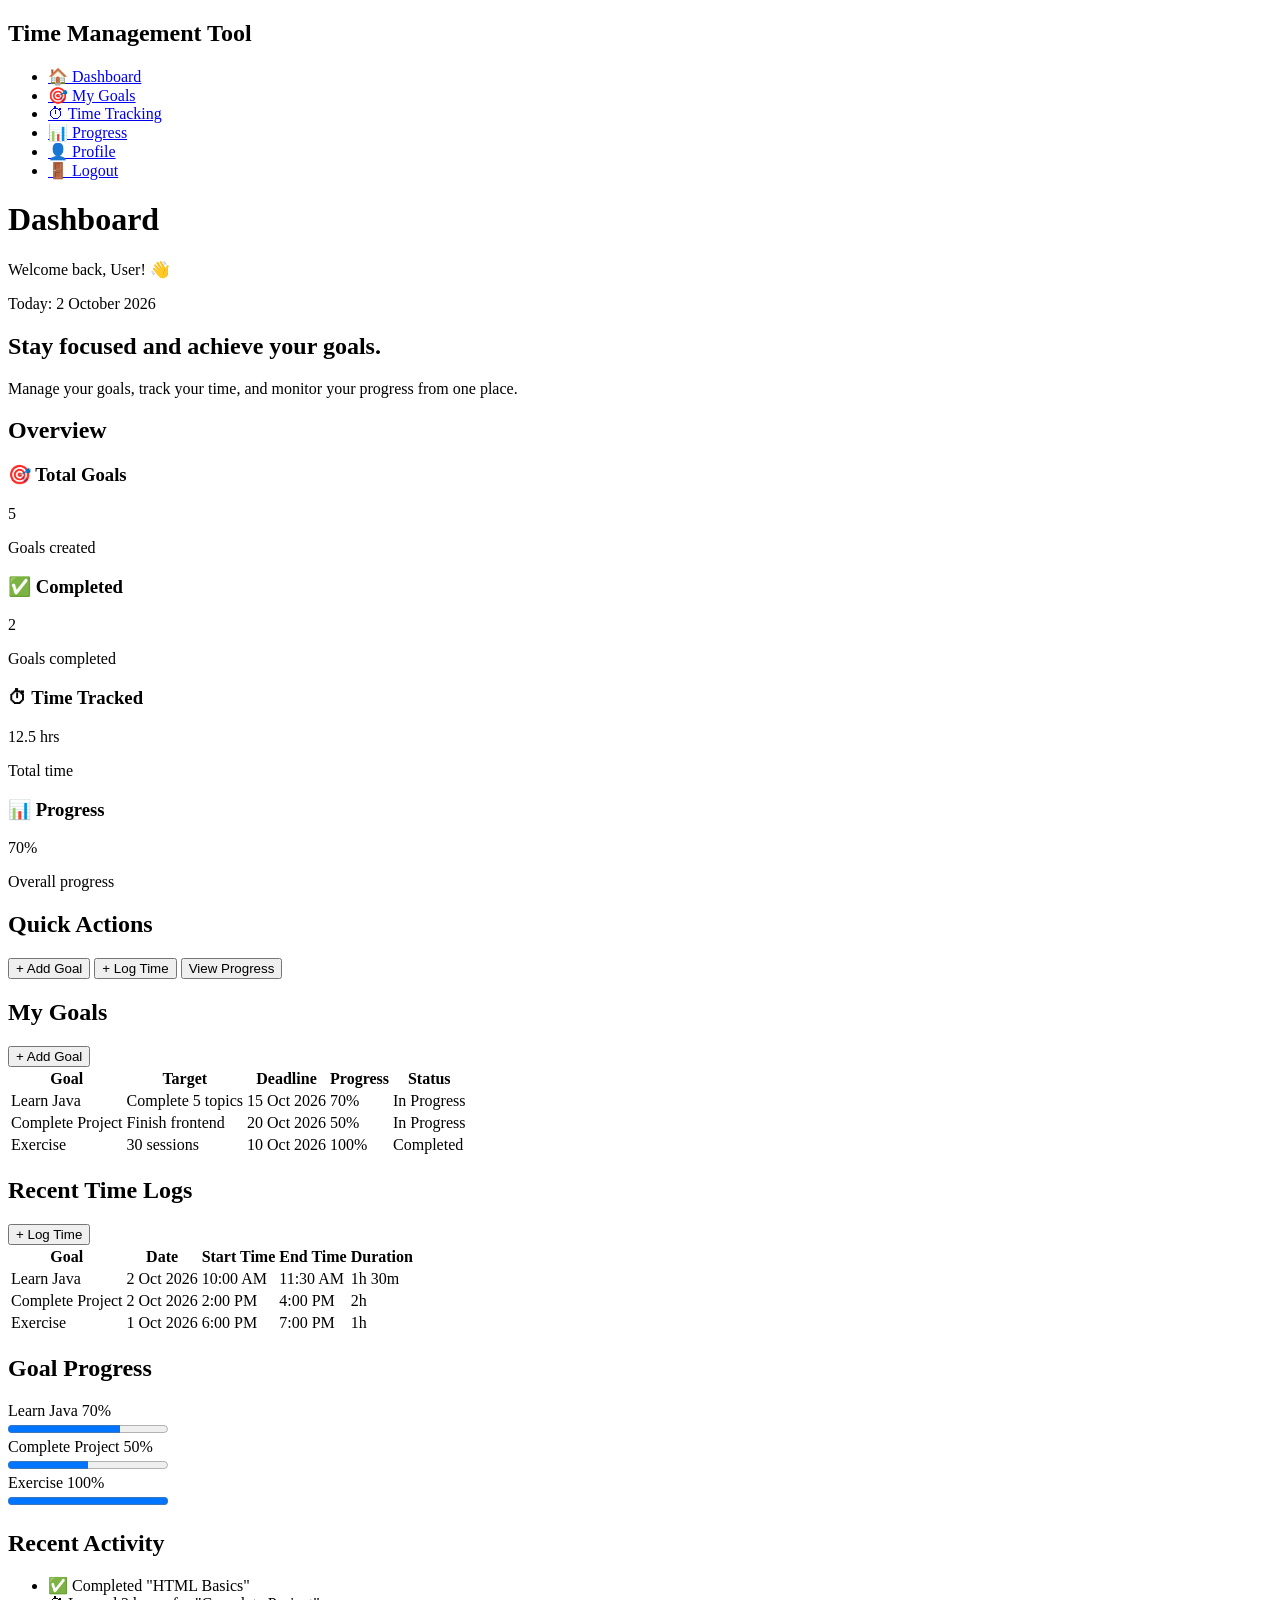
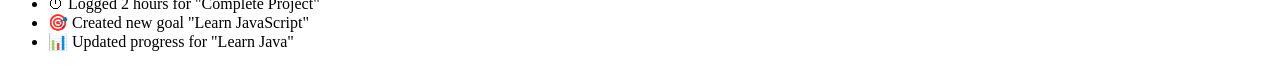
==== frontend/html/dashboard.html @ f6e6cbf6 "Added complete project structure" ====
<!DOCTYPE html>
<html lang="en">

<head>
    <meta charset="UTF-8">
    <meta name="viewport" content="width=device-width, initial-scale=1.0">

    <title>Dashboard | Time Management Tool</title>

    <link rel="stylesheet" href="dashboard.css">
</head>

<body>

    <!-- ===================================== -->
    <!-- MAIN DASHBOARD CONTAINER -->
    <!-- ===================================== -->

    <div class="dashboard-container">


        <!-- ===================================== -->
        <!-- SIDEBAR -->
        <!-- ===================================== -->

        <aside class="sidebar">

            <h2>Time Management Tool</h2>

            <nav>

                <ul>

                    <li>
                        <a href="dashboard.html">
                            🏠 Dashboard
                        </a>
                    </li>

                    <li>
                        <a href="goals.html">
                            🎯 My Goals
                        </a>
                    </li>

                    <li>
                        <a href="time-tracking.html">
                            ⏱ Time Tracking
                        </a>
                    </li>

                    <li>
                        <a href="progress.html">
                            📊 Progress
                        </a>
                    </li>

                    <li>
                        <a href="profile.html">
                            👤 Profile
                        </a>
                    </li>

                    <li>
                        <a href="login.html">
                            🚪 Logout
                        </a>
                    </li>

                </ul>

            </nav>

        </aside>


        <!-- ===================================== -->
        <!-- MAIN CONTENT -->
        <!-- ===================================== -->

        <main class="main-content">


            <!-- HEADER -->

            <header class="dashboard-header">

                <div>

                    <h1>Dashboard</h1>

                    <p>
                        Welcome back, User! 👋
                    </p>

                </div>

                <div>

                    <p>
                        Today: 2 October 2026
                    </p>

                </div>

            </header>


            <!-- ===================================== -->
            <!-- WELCOME MESSAGE -->
            <!-- ===================================== -->

            <section class="welcome-section">

                <h2>
                    Stay focused and achieve your goals.
                </h2>

                <p>
                    Manage your goals, track your time, and monitor
                    your progress from one place.
                </p>

            </section>


            <!-- ===================================== -->
            <!-- SUMMARY CARDS -->
            <!-- ===================================== -->

            <section class="summary-section">

                <h2>Overview</h2>

                <div class="summary-cards">


                    <!-- Total Goals -->

                    <div class="summary-card">

                        <h3>🎯 Total Goals</h3>

                        <p>5</p>

                        <span>
                            Goals created
                        </span>

                    </div>


                    <!-- Completed Goals -->

                    <div class="summary-card">

                        <h3>✅ Completed</h3>

                        <p>2</p>

                        <span>
                            Goals completed
                        </span>

                    </div>


                    <!-- Time Tracked -->

                    <div class="summary-card">

                        <h3>⏱ Time Tracked</h3>

                        <p>12.5 hrs</p>

                        <span>
                            Total time
                        </span>

                    </div>


                    <!-- Overall Progress -->

                    <div class="summary-card">

                        <h3>📊 Progress</h3>

                        <p>70%</p>

                        <span>
                            Overall progress
                        </span>

                    </div>

                </div>

            </section>


            <!-- ===================================== -->
            <!-- QUICK ACTIONS -->
            <!-- ===================================== -->

            <section class="quick-actions">

                <h2>Quick Actions</h2>

                <button>
                    + Add Goal
                </button>

                <button>
                    + Log Time
                </button>

                <button>
                    View Progress
                </button>

            </section>


            <!-- ===================================== -->
            <!-- MY GOALS -->
            <!-- ===================================== -->

            <section class="goals-section">

                <div class="section-header">

                    <h2>My Goals</h2>

                    <button>
                        + Add Goal
                    </button>

                </div>


                <table>

                    <thead>

                        <tr>

                            <th>Goal</th>

                            <th>Target</th>

                            <th>Deadline</th>

                            <th>Progress</th>

                            <th>Status</th>

                        </tr>

                    </thead>


                    <tbody>

                        <tr>

                            <td>Learn Java</td>

                            <td>Complete 5 topics</td>

                            <td>15 Oct 2026</td>

                            <td>70%</td>

                            <td>In Progress</td>

                        </tr>


                        <tr>

                            <td>Complete Project</td>

                            <td>Finish frontend</td>

                            <td>20 Oct 2026</td>

                            <td>50%</td>

                            <td>In Progress</td>

                        </tr>


                        <tr>

                            <td>Exercise</td>

                            <td>30 sessions</td>

                            <td>10 Oct 2026</td>

                            <td>100%</td>

                            <td>Completed</td>

                        </tr>

                    </tbody>

                </table>

            </section>


            <!-- ===================================== -->
            <!-- TIME TRACKING -->
            <!-- ===================================== -->

            <section class="time-section">

                <div class="section-header">

                    <h2>Recent Time Logs</h2>

                    <button>
                        + Log Time
                    </button>

                </div>


                <table>

                    <thead>

                        <tr>

                            <th>Goal</th>

                            <th>Date</th>

                            <th>Start Time</th>

                            <th>End Time</th>

                            <th>Duration</th>

                        </tr>

                    </thead>


                    <tbody>

                        <tr>

                            <td>Learn Java</td>

                            <td>2 Oct 2026</td>

                            <td>10:00 AM</td>

                            <td>11:30 AM</td>

                            <td>1h 30m</td>

                        </tr>


                        <tr>

                            <td>Complete Project</td>

                            <td>2 Oct 2026</td>

                            <td>2:00 PM</td>

                            <td>4:00 PM</td>

                            <td>2h</td>

                        </tr>


                        <tr>

                            <td>Exercise</td>

                            <td>1 Oct 2026</td>

                            <td>6:00 PM</td>

                            <td>7:00 PM</td>

                            <td>1h</td>

                        </tr>

                    </tbody>

                </table>

            </section>


            <!-- ===================================== -->
            <!-- PROGRESS MONITORING -->
            <!-- ===================================== -->

            <section class="progress-section">

                <h2>Goal Progress</h2>


                <!-- Goal 1 -->

                <div class="progress-item">

                    <div>

                        <span>Learn Java</span>

                        <span>70%</span>

                    </div>

                    <progress value="70" max="100"></progress>

                </div>


                <!-- Goal 2 -->

                <div class="progress-item">

                    <div>

                        <span>Complete Project</span>

                        <span>50%</span>

                    </div>

                    <progress value="50" max="100"></progress>

                </div>


                <!-- Goal 3 -->

                <div class="progress-item">

                    <div>

                        <span>Exercise</span>

                        <span>100%</span>

                    </div>

                    <progress value="100" max="100"></progress>

                </div>

            </section>


            <!-- ===================================== -->
            <!-- RECENT ACTIVITY -->
            <!-- ===================================== -->

            <section class="activity-section">

                <h2>Recent Activity</h2>

                <ul>

                    <li>
                        ✅ Completed "HTML Basics"
                    </li>

                    <li>
                        ⏱ Logged 2 hours for "Complete Project"
                    </li>

                    <li>
                        🎯 Created new goal "Learn JavaScript"
                    </li>

                    <li>
                        📊 Updated progress for "Learn Java"
                    </li>

                </ul>

            </section>


        </main>

    </div>

</body>

</html>
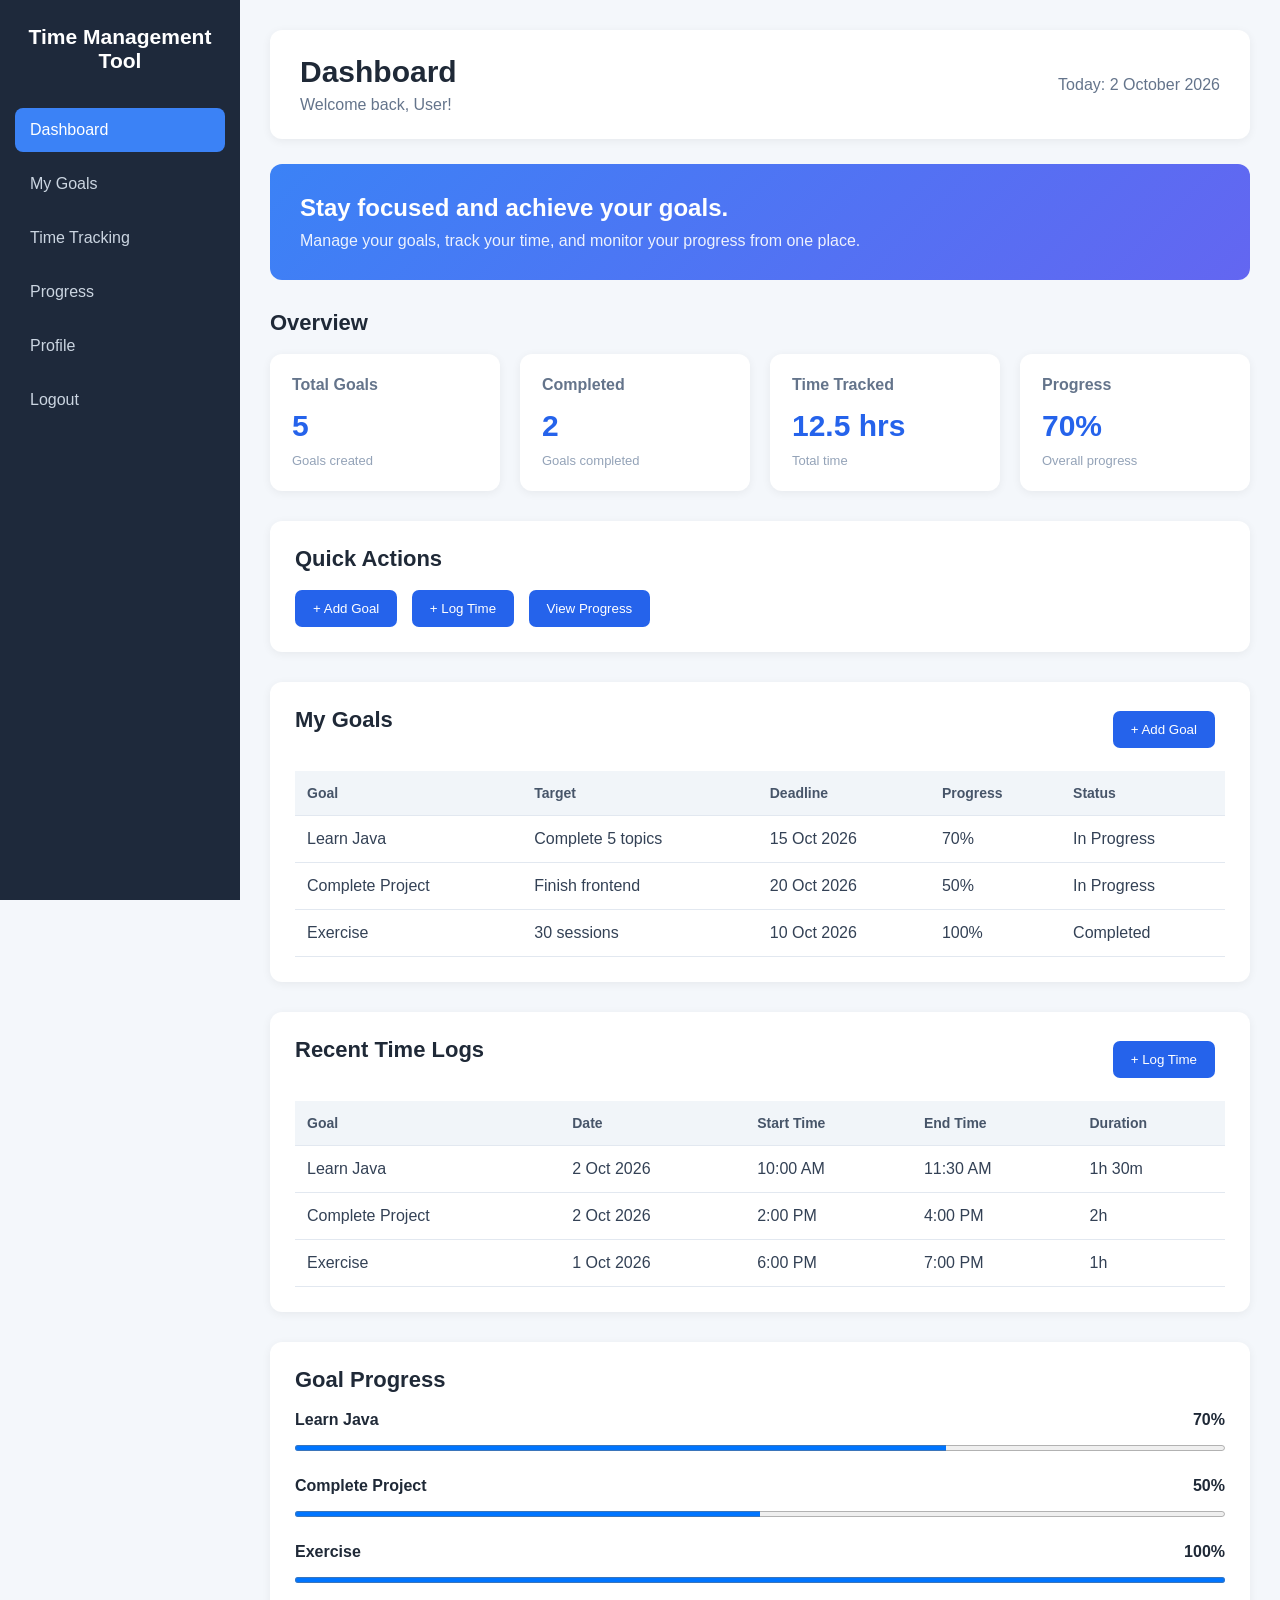
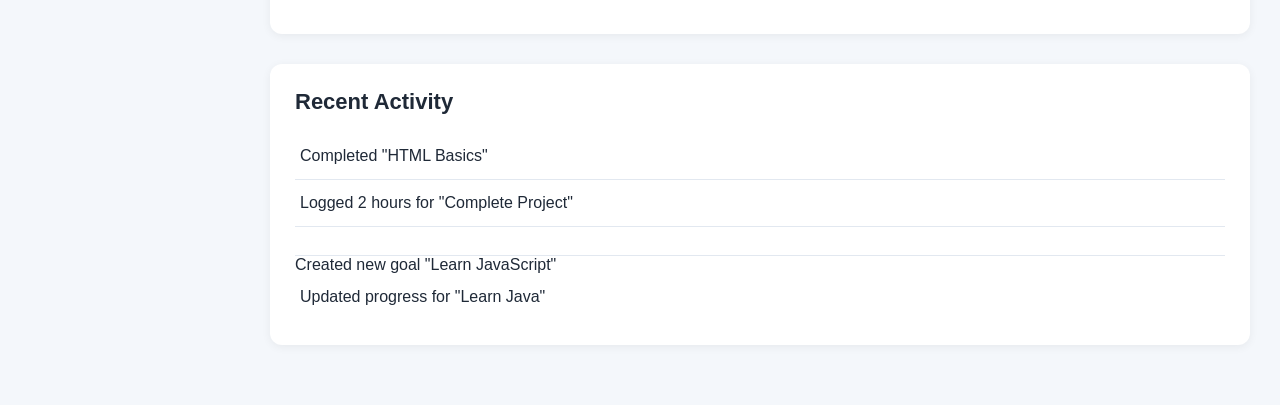
==== commit 8eab43b1: "Added complete project structure" ====
--- a/frontend/html/dashboard.html
+++ b/frontend/html/dashboard.html
@@ -7,7 +7,7 @@
 
     <title>Dashboard | Time Management Tool</title>
 
-    <link rel="stylesheet" href="dashboard.css">
+    <link rel="stylesheet" href="../css/dashboard.css">
 </head>
 
 <body>
@@ -33,37 +33,37 @@
 
                     <li>
                         <a href="dashboard.html">
-                            🏠 Dashboard
+                             Dashboard
                         </a>
                     </li>
 
                     <li>
                         <a href="goals.html">
-                            🎯 My Goals
+                             My Goals
                         </a>
                     </li>
 
                     <li>
                         <a href="time-tracking.html">
-                            ⏱ Time Tracking
+                            Time Tracking
                         </a>
                     </li>
 
                     <li>
                         <a href="progress.html">
-                            📊 Progress
+                             Progress
                         </a>
                     </li>
 
                     <li>
                         <a href="profile.html">
-                            👤 Profile
+                             Profile
                         </a>
                     </li>
 
                     <li>
                         <a href="login.html">
-                            🚪 Logout
+                             Logout
                         </a>
                     </li>
 
@@ -90,7 +90,7 @@
                     <h1>Dashboard</h1>
 
                     <p>
-                        Welcome back, User! 👋
+                        Welcome back, User! 
                     </p>
 
                 </div>
@@ -139,7 +139,7 @@
 
                     <div class="summary-card">
 
-                        <h3>🎯 Total Goals</h3>
+                        <h3> Total Goals</h3>
 
                         <p>5</p>
 
@@ -154,7 +154,7 @@
 
                     <div class="summary-card">
 
-                        <h3>✅ Completed</h3>
+                        <h3> Completed</h3>
 
                         <p>2</p>
 
@@ -169,7 +169,7 @@
 
                     <div class="summary-card">
 
-                        <h3>⏱ Time Tracked</h3>
+                        <h3>Time Tracked</h3>
 
                         <p>12.5 hrs</p>
 
@@ -184,7 +184,7 @@
 
                     <div class="summary-card">
 
-                        <h3>📊 Progress</h3>
+                        <h3>Progress</h3>
 
                         <p>70%</p>
 
@@ -477,19 +477,19 @@
                 <ul>
 
                     <li>
-                        ✅ Completed "HTML Basics"
-                    </li>
-
-                    <li>
-                        ⏱ Logged 2 hours for "Complete Project"
-                    </li>
-
-                    <li>
-                        🎯 Created new goal "Learn JavaScript"
-                    </li>
-
-                    <li>
-                        📊 Updated progress for "Learn Java"
+                         Completed "HTML Basics"
+                    </li>
+
+                    <li>
+                         Logged 2 hours for "Complete Project"
+                    </li>
+
+                    <li></li>
+                         Created new goal "Learn JavaScript"
+                    </li>
+
+                    <li>
+                        Updated progress for "Learn Java"
                     </li>
 
                 </ul>
--- a/frontend/css/dashboard.css
+++ b/frontend/css/dashboard.css
@@ -0,0 +1,356 @@
+/* ================================
+   GLOBAL STYLES
+================================ */
+
+* {
+    margin: 0;
+    padding: 0;
+    box-sizing: border-box;
+}
+
+body {
+    font-family: Arial, sans-serif;
+    background: #f4f7fb;
+    color: #1f2937;
+}
+
+.dashboard-container {
+    display: flex;
+    min-height: 100vh;
+}
+
+
+/* ================================
+   SIDEBAR
+================================ */
+
+.sidebar {
+    width: 240px;
+    background: #1e293b;
+    color: white;
+    padding: 25px 15px;
+    min-height: 100vh;
+    position: fixed;
+    left: 0;
+    top: 0;
+    bottom: 0;
+}
+
+.sidebar h2 {
+    text-align: center;
+    font-size: 21px;
+    margin-bottom: 35px;
+}
+
+.sidebar ul {
+    list-style: none;
+}
+
+.sidebar li {
+    margin-bottom: 10px;
+}
+
+.sidebar a {
+    display: block;
+    padding: 13px 15px;
+    color: #cbd5e1;
+    text-decoration: none;
+    border-radius: 8px;
+    transition: 0.3s;
+}
+
+.sidebar a:hover {
+    background: #334155;
+    color: white;
+}
+
+.sidebar a[href="dashboard.html"] {
+    background: #3b82f6;
+    color: white;
+}
+
+
+/* ================================
+   MAIN CONTENT
+================================ */
+
+.main-content {
+    margin-left: 240px;
+    width: calc(100% - 240px);
+    padding: 30px;
+}
+
+
+/* ================================
+   HEADER
+================================ */
+
+.dashboard-header {
+    background: white;
+    padding: 25px 30px;
+    border-radius: 12px;
+    display: flex;
+    justify-content: space-between;
+    align-items: center;
+    margin-bottom: 25px;
+    box-shadow: 0 2px 10px rgba(0, 0, 0, 0.06);
+}
+
+.dashboard-header h1 {
+    font-size: 30px;
+    margin-bottom: 7px;
+}
+
+.dashboard-header p {
+    color: #64748b;
+}
+
+
+/* ================================
+   WELCOME SECTION
+================================ */
+
+.welcome-section {
+    background: linear-gradient(135deg, #3b82f6, #6366f1);
+    color: white;
+    padding: 30px;
+    border-radius: 12px;
+    margin-bottom: 30px;
+}
+
+.welcome-section h2 {
+    margin-bottom: 10px;
+    font-size: 24px;
+}
+
+.welcome-section p {
+    opacity: 0.9;
+}
+
+
+/* ================================
+   SECTION HEADINGS
+================================ */
+
+.summary-section h2,
+.quick-actions h2,
+.goals-section h2,
+.time-section h2,
+.progress-section h2,
+.activity-section h2 {
+    margin-bottom: 18px;
+    font-size: 22px;
+}
+
+
+/* ================================
+   SUMMARY CARDS
+================================ */
+
+.summary-cards {
+    display: grid;
+    grid-template-columns: repeat(4, 1fr);
+    gap: 20px;
+}
+
+.summary-card {
+    background: white;
+    padding: 22px;
+    border-radius: 12px;
+    box-shadow: 0 2px 10px rgba(0, 0, 0, 0.06);
+    transition: transform 0.2s;
+}
+
+.summary-card:hover {
+    transform: translateY(-4px);
+}
+
+.summary-card h3 {
+    font-size: 16px;
+    color: #64748b;
+    margin-bottom: 15px;
+}
+
+.summary-card p {
+    font-size: 30px;
+    font-weight: bold;
+    color: #2563eb;
+    margin-bottom: 8px;
+}
+
+.summary-card span {
+    color: #94a3b8;
+    font-size: 13px;
+}
+
+
+/* ================================
+   QUICK ACTIONS
+================================ */
+
+.quick-actions {
+    background: white;
+    padding: 25px;
+    border-radius: 12px;
+    margin-top: 30px;
+    margin-bottom: 30px;
+    box-shadow: 0 2px 10px rgba(0, 0, 0, 0.06);
+}
+
+.quick-actions button,
+.section-header button {
+    background: #2563eb;
+    color: white;
+    border: none;
+    padding: 11px 18px;
+    border-radius: 7px;
+    cursor: pointer;
+    margin-right: 10px;
+    transition: 0.3s;
+}
+
+.quick-actions button:hover,
+.section-header button:hover {
+    background: #1d4ed8;
+}
+
+
+/* ================================
+   SECTIONS
+================================ */
+
+.goals-section,
+.time-section,
+.progress-section,
+.activity-section {
+    background: white;
+    padding: 25px;
+    border-radius: 12px;
+    margin-bottom: 30px;
+    box-shadow: 0 2px 10px rgba(0, 0, 0, 0.06);
+}
+
+.section-header {
+    display: flex;
+    justify-content: space-between;
+    align-items: center;
+    margin-bottom: 20px;
+}
+
+
+/* ================================
+   TABLES
+================================ */
+
+table {
+    width: 100%;
+    border-collapse: collapse;
+}
+
+thead {
+    background: #f1f5f9;
+}
+
+th,
+td {
+    padding: 14px 12px;
+    text-align: left;
+    border-bottom: 1px solid #e2e8f0;
+}
+
+th {
+    color: #475569;
+    font-size: 14px;
+}
+
+td {
+    color: #334155;
+}
+
+tbody tr:hover {
+    background: #f8fafc;
+}
+
+
+/* ================================
+   PROGRESS
+================================ */
+
+.progress-item {
+    margin-bottom: 22px;
+}
+
+.progress-item > div {
+    display: flex;
+    justify-content: space-between;
+    margin-bottom: 8px;
+    font-weight: 600;
+}
+
+progress {
+    width: 100%;
+    height: 12px;
+}
+
+
+/* ================================
+   ACTIVITY
+================================ */
+
+.activity-section ul {
+    list-style: none;
+}
+
+.activity-section li {
+    padding: 14px 5px;
+    border-bottom: 1px solid #e2e8f0;
+}
+
+.activity-section li:last-child {
+    border-bottom: none;
+}
+
+
+/* ================================
+   RESPONSIVE DESIGN
+================================ */
+
+@media (max-width: 1000px) {
+
+    .summary-cards {
+        grid-template-columns: repeat(2, 1fr);
+    }
+
+}
+
+@media (max-width: 700px) {
+
+    .sidebar {
+        width: 190px;
+    }
+
+    .main-content {
+        margin-left: 190px;
+        width: calc(100% - 190px);
+        padding: 20px;
+    }
+
+    .dashboard-header {
+        flex-direction: column;
+        align-items: flex-start;
+        gap: 10px;
+    }
+
+    .summary-cards {
+        grid-template-columns: 1fr;
+    }
+
+    table {
+        font-size: 13px;
+    }
+
+    th,
+    td {
+        padding: 9px 6px;
+    }
+}
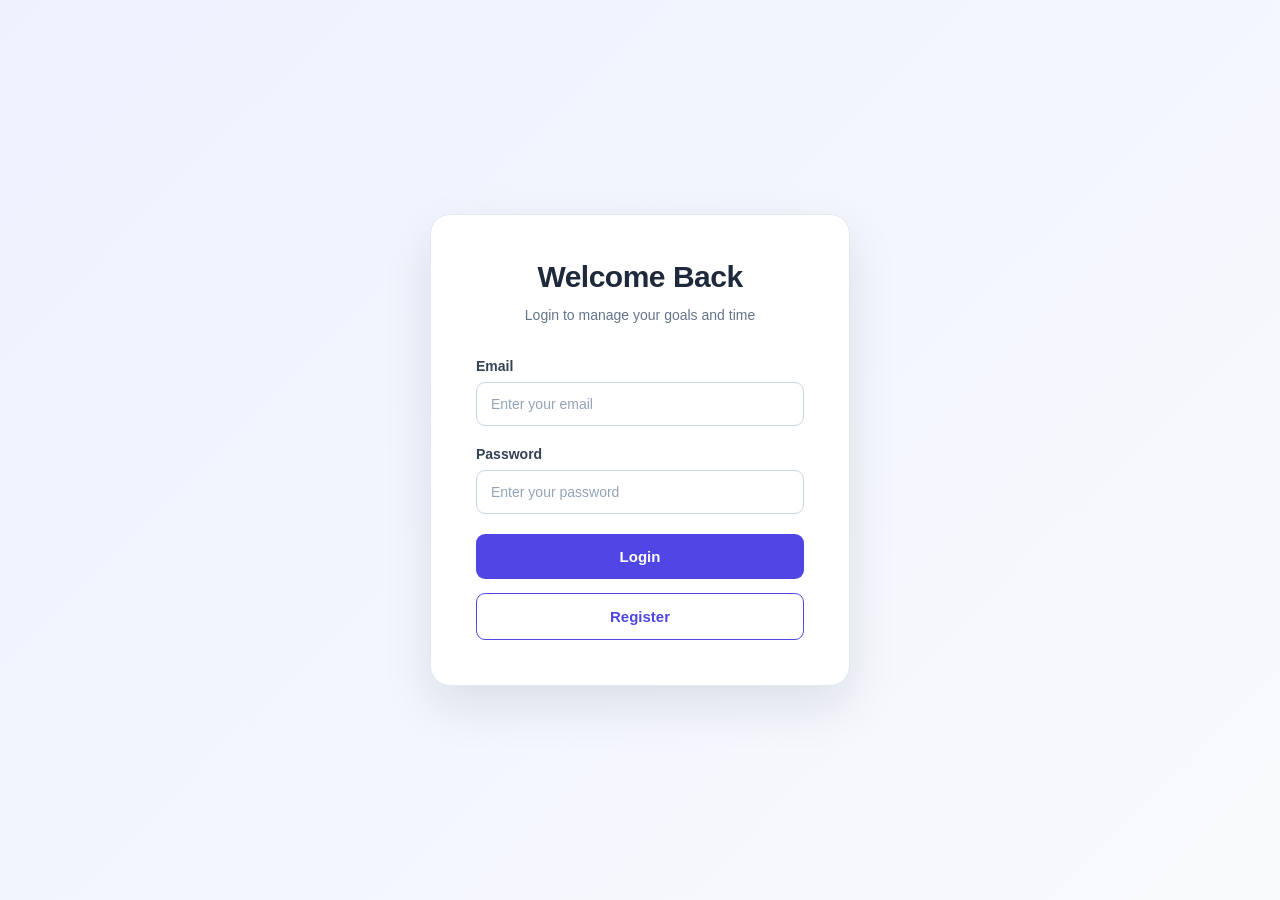
==== commit 3c1c921b: "Make dashboard features functional" ====
--- a/frontend/html/dashboard.html
+++ b/frontend/html/dashboard.html
@@ -12,109 +12,68 @@
 
 <body>
 
-    <!-- ===================================== -->
-    <!-- MAIN DASHBOARD CONTAINER -->
-    <!-- ===================================== -->
-
     <div class="dashboard-container">
 
-
-        <!-- ===================================== -->
         <!-- SIDEBAR -->
-        <!-- ===================================== -->
-
         <aside class="sidebar">
 
             <h2>Time Management Tool</h2>
 
             <nav>
-
                 <ul>
 
                     <li>
-                        <a href="dashboard.html">
-                             Dashboard
-                        </a>
-                    </li>
-
-                    <li>
-                        <a href="goals.html">
-                             My Goals
-                        </a>
-                    </li>
-
-                    <li>
-                        <a href="time-tracking.html">
-                            Time Tracking
-                        </a>
-                    </li>
-
-                    <li>
-                        <a href="progress.html">
-                             Progress
-                        </a>
-                    </li>
-
-                    <li>
-                        <a href="profile.html">
-                             Profile
-                        </a>
-                    </li>
-
-                    <li>
-                        <a href="login.html">
-                             Logout
-                        </a>
+                        <a href="dashboard.html">Dashboard</a>
+                    </li>
+
+                    <li>
+                        <a href="goals.html">My Goals</a>
+                    </li>
+
+                    <li>
+                        <a href="time-tracking.html">Time Tracking</a>
+                    </li>
+
+                    <li>
+                        <a href="progress.html">Progress</a>
+                    </li>
+
+                    <li>
+                        <a href="profile.html">Profile</a>
+                    </li>
+
+                    <li>
+                        <a href="#" id="logoutBtn">Logout</a>
                     </li>
 
                 </ul>
-
             </nav>
 
         </aside>
 
 
-        <!-- ===================================== -->
         <!-- MAIN CONTENT -->
-        <!-- ===================================== -->
-
         <main class="main-content">
 
-
             <!-- HEADER -->
-
             <header class="dashboard-header">
 
                 <div>
-
                     <h1>Dashboard</h1>
-
-                    <p>
-                        Welcome back, User! 
-                    </p>
-
+                    <p id="welcomeMessage">Welcome back!</p>
                 </div>
 
                 <div>
-
-                    <p>
-                        Today: 2 October 2026
-                    </p>
-
+                    <p id="todayDate"></p>
                 </div>
 
             </header>
 
 
-            <!-- ===================================== -->
-            <!-- WELCOME MESSAGE -->
-            <!-- ===================================== -->
-
+            <!-- WELCOME -->
             <section class="welcome-section">
 
-                <h2>
-                    Stay focused and achieve your goals.
-                </h2>
+                <h2>Stay focused and achieve your goals.</h2>
 
                 <p>
                     Manage your goals, track your time, and monitor
@@ -124,187 +83,211 @@
             </section>
 
 
-            <!-- ===================================== -->
-            <!-- SUMMARY CARDS -->
-            <!-- ===================================== -->
-
+            <!-- SUMMARY -->
             <section class="summary-section">
 
                 <h2>Overview</h2>
 
                 <div class="summary-cards">
 
-
-                    <!-- Total Goals -->
-
                     <div class="summary-card">
-
-                        <h3> Total Goals</h3>
-
-                        <p>5</p>
-
-                        <span>
-                            Goals created
-                        </span>
-
-                    </div>
-
-
-                    <!-- Completed Goals -->
+                        <h3>Total Goals</h3>
+                        <p id="totalGoals">0</p>
+                        <span>Goals created</span>
+                    </div>
 
                     <div class="summary-card">
-
-                        <h3> Completed</h3>
-
-                        <p>2</p>
-
-                        <span>
-                            Goals completed
-                        </span>
-
-                    </div>
-
-
-                    <!-- Time Tracked -->
+                        <h3>Completed</h3>
+                        <p id="completedGoals">0</p>
+                        <span>Goals completed</span>
+                    </div>
 
                     <div class="summary-card">
-
                         <h3>Time Tracked</h3>
-
-                        <p>12.5 hrs</p>
-
-                        <span>
-                            Total time
-                        </span>
-
-                    </div>
-
-
-                    <!-- Overall Progress -->
+                        <p id="totalTime">0 hrs</p>
+                        <span>Total time</span>
+                    </div>
 
                     <div class="summary-card">
-
                         <h3>Progress</h3>
-
-                        <p>70%</p>
-
-                        <span>
-                            Overall progress
-                        </span>
-
-                    </div>
-
-                </div>
-
-            </section>
-
-
-            <!-- ===================================== -->
+                        <p id="overallProgress">0%</p>
+                        <span>Overall progress</span>
+                    </div>
+
+                </div>
+
+            </section>
+
+
             <!-- QUICK ACTIONS -->
-            <!-- ===================================== -->
-
             <section class="quick-actions">
 
                 <h2>Quick Actions</h2>
 
-                <button>
-                    + Add Goal
-                </button>
-
-                <button>
-                    + Log Time
-                </button>
-
-                <button>
-                    View Progress
-                </button>
-
-            </section>
-
-
-            <!-- ===================================== -->
+                <div class="quick-action-buttons">
+
+                    <button type="button" id="addGoalBtn">
+                        + Add Goal
+                    </button>
+
+                    <button type="button" id="logTimeBtn">
+                        + Log Time
+                    </button>
+
+                    <button type="button" id="viewProgressBtn">
+                        View Progress
+                    </button>
+
+                </div>
+
+            </section>
+
+
+            <!-- ADD GOAL FORM -->
+            <section id="goalFormSection" class="form-section" hidden>
+
+                <h2>Add New Goal</h2>
+
+                <form id="goalForm">
+
+                    <div>
+                        <label for="goalName">Goal Name</label>
+                        <input type="text" id="goalName" required placeholder="Enter goal name">
+                    </div>
+
+                    <div>
+                        <label for="goalDescription">Description</label>
+                        <textarea id="goalDescription" placeholder="Enter description"></textarea>
+                    </div>
+
+                    <div>
+                        <label for="goalTarget">Target</label>
+                        <input type="number" id="goalTarget" step="0.01" required placeholder="Enter target">
+                    </div>
+
+                    <div>
+                        <label for="goalDeadline">Deadline</label>
+                        <input type="date" id="goalDeadline" required>
+                    </div>
+
+                    <button type="submit">
+                        Create Goal
+                    </button>
+
+                    <button type="button" id="cancelGoalBtn">
+                        Cancel
+                    </button>
+
+                </form>
+
+            </section>
+
+
+            <!-- LOG TIME FORM -->
+            <section id="timeFormSection" class="form-section" hidden>
+
+                <h2>Log Time</h2>
+
+                <form id="timeForm">
+
+                    <div>
+                        <label for="timeGoal">Goal</label>
+
+                        <select id="timeGoal" required>
+                            <option value="">Select Goal</option>
+                        </select>
+
+                    </div>
+
+                    <div>
+                        <label for="startTime">Start Time</label>
+
+                        <input type="datetime-local" id="startTime" required>
+                    </div>
+
+                    <div>
+                        <label for="endTime">End Time</label>
+
+                        <input type="datetime-local" id="endTime" required>
+                    </div>
+
+                    <button type="submit">
+                        Save Time
+                    </button>
+
+                    <button type="button" id="cancelTimeBtn">
+                        Cancel
+                    </button>
+
+                </form>
+
+            </section>
+
+
             <!-- MY GOALS -->
-            <!-- ===================================== -->
-
             <section class="goals-section">
 
                 <div class="section-header">
 
                     <h2>My Goals</h2>
 
-                    <button>
+                    <button type="button" id="addGoalBtn2">
                         + Add Goal
                     </button>
 
                 </div>
 
-
                 <table>
 
                     <thead>
 
                         <tr>
-
                             <th>Goal</th>
-
                             <th>Target</th>
-
                             <th>Deadline</th>
-
                             <th>Progress</th>
-
                             <th>Status</th>
-
                         </tr>
 
                     </thead>
 
-
-                    <tbody>
+                    <tbody id="goalsTableBody">
+
+                    </tbody>
+
+                </table>
+
+            </section>
+
+
+            <!-- TIME TRACKING -->
+            <section class="time-section">
+
+                <div class="section-header">
+
+                    <h2>Recent Time Logs</h2>
+
+                    <button type="button" id="logTimeBtn2">
+                        + Log Time
+                    </button>
+
+                </div>
+
+                <table>
+
+                    <thead>
 
                         <tr>
-
-                            <td>Learn Java</td>
-
-                            <td>Complete 5 topics</td>
-
-                            <td>15 Oct 2026</td>
-
-                            <td>70%</td>
-
-                            <td>In Progress</td>
-
+                            <th>Goal</th>
+                            <th>Date</th>
+                            <th>Start Time</th>
+                            <th>End Time</th>
+                            <th>Duration</th>
                         </tr>
 
-
-                        <tr>
-
-                            <td>Complete Project</td>
-
-                            <td>Finish frontend</td>
-
-                            <td>20 Oct 2026</td>
-
-                            <td>50%</td>
-
-                            <td>In Progress</td>
-
-                        </tr>
-
-
-                        <tr>
-
-                            <td>Exercise</td>
-
-                            <td>30 sessions</td>
-
-                            <td>10 Oct 2026</td>
-
-                            <td>100%</td>
-
-                            <td>Completed</td>
-
-                        </tr>
+                    </thead>
+
+                    <tbody id="timeTableBody">
 
                     </tbody>
 
@@ -313,194 +296,52 @@
             </section>
 
 
-            <!-- ===================================== -->
-            <!-- TIME TRACKING -->
-            <!-- ===================================== -->
-
-            <section class="time-section">
+            <!-- PROGRESS -->
+            <section class="progress-section">
 
                 <div class="section-header">
 
-                    <h2>Recent Time Logs</h2>
-
-                    <button>
-                        + Log Time
-                    </button>
-
-                </div>
-
-
-                <table>
-
-                    <thead>
-
-                        <tr>
-
-                            <th>Goal</th>
-
-                            <th>Date</th>
-
-                            <th>Start Time</th>
-
-                            <th>End Time</th>
-
-                            <th>Duration</th>
-
-                        </tr>
-
-                    </thead>
-
-
-                    <tbody>
-
-                        <tr>
-
-                            <td>Learn Java</td>
-
-                            <td>2 Oct 2026</td>
-
-                            <td>10:00 AM</td>
-
-                            <td>11:30 AM</td>
-
-                            <td>1h 30m</td>
-
-                        </tr>
-
-
-                        <tr>
-
-                            <td>Complete Project</td>
-
-                            <td>2 Oct 2026</td>
-
-                            <td>2:00 PM</td>
-
-                            <td>4:00 PM</td>
-
-                            <td>2h</td>
-
-                        </tr>
-
-
-                        <tr>
-
-                            <td>Exercise</td>
-
-                            <td>1 Oct 2026</td>
-
-                            <td>6:00 PM</td>
-
-                            <td>7:00 PM</td>
-
-                            <td>1h</td>
-
-                        </tr>
-
-                    </tbody>
-
-                </table>
-
-            </section>
-
-
-            <!-- ===================================== -->
-            <!-- PROGRESS MONITORING -->
-            <!-- ===================================== -->
-
-            <section class="progress-section">
-
-                <h2>Goal Progress</h2>
-
-
-                <!-- Goal 1 -->
-
-                <div class="progress-item">
-
-                    <div>
-
-                        <span>Learn Java</span>
-
-                        <span>70%</span>
-
-                    </div>
-
-                    <progress value="70" max="100"></progress>
-
-                </div>
-
-
-                <!-- Goal 2 -->
-
-                <div class="progress-item">
-
-                    <div>
-
-                        <span>Complete Project</span>
-
-                        <span>50%</span>
-
-                    </div>
-
-                    <progress value="50" max="100"></progress>
-
-                </div>
-
-
-                <!-- Goal 3 -->
-
-                <div class="progress-item">
-
-                    <div>
-
-                        <span>Exercise</span>
-
-                        <span>100%</span>
-
-                    </div>
-
-                    <progress value="100" max="100"></progress>
-
-                </div>
-
-            </section>
-
-
-            <!-- ===================================== -->
+                    <h2>Goal Progress</h2>
+
+                    <button type="button" id="updateProgressBtn">
+                        Update Progress
+                    </button>
+
+                </div>
+
+                <div id="progressContainer"></div>
+
+            </section>
+
+
+            <!-- UPCOMING DEADLINES -->
+            <section class="deadlines-section">
+
+                <h2>Upcoming Deadlines</h2>
+
+                <div id="deadlinesContainer">
+                </div>
+
+            </section>
+
+
             <!-- RECENT ACTIVITY -->
-            <!-- ===================================== -->
-
             <section class="activity-section">
 
                 <h2>Recent Activity</h2>
 
-                <ul>
-
-                    <li>
-                         Completed "HTML Basics"
-                    </li>
-
-                    <li>
-                         Logged 2 hours for "Complete Project"
-                    </li>
-
-                    <li></li>
-                         Created new goal "Learn JavaScript"
-                    </li>
-
-                    <li>
-                        Updated progress for "Learn Java"
-                    </li>
-
+                <ul id="activityList">
                 </ul>
 
             </section>
 
-
         </main>
 
     </div>
 
+
+    <script src="../js/dashboard.js"></script>
+
 </body>
 
 </html>
--- a/frontend/css/dashboard.css
+++ b/frontend/css/dashboard.css
@@ -280,7 +280,7 @@
     margin-bottom: 22px;
 }
 
-.progress-item > div {
+.progress-item>div {
     display: flex;
     justify-content: space-between;
     margin-bottom: 8px;
@@ -353,4 +353,159 @@
     td {
         padding: 9px 6px;
     }
+}
+
+/* ================================
+   NEW DASHBOARD FORMS
+================================ */
+
+#goalFormSection,
+#timeFormSection {
+    background: white;
+    padding: 25px;
+    border-radius: 12px;
+    margin-bottom: 30px;
+    box-shadow: 0 2px 10px rgba(0, 0, 0, 0.06);
+}
+
+#goalFormSection h2,
+#timeFormSection h2 {
+    margin-bottom: 20px;
+    font-size: 22px;
+}
+
+#goalForm,
+#timeForm {
+    display: grid;
+    gap: 15px;
+}
+
+#goalForm label,
+#timeForm label {
+    font-weight: 600;
+    color: #475569;
+}
+
+#goalForm input,
+#goalForm textarea,
+#timeForm input,
+#timeForm select {
+    width: 100%;
+    padding: 12px;
+    border: 1px solid #cbd5e1;
+    border-radius: 7px;
+    font-size: 14px;
+    font-family: Arial, sans-serif;
+}
+
+#goalForm input:focus,
+#goalForm textarea:focus,
+#timeForm input:focus,
+#timeForm select:focus {
+    outline: none;
+    border-color: #3b82f6;
+}
+
+#goalForm textarea {
+    min-height: 100px;
+    resize: vertical;
+}
+
+
+/* ================================
+   FORM BUTTONS
+================================ */
+
+#goalForm button,
+#timeForm button {
+    border: none;
+    padding: 11px 18px;
+    border-radius: 7px;
+    cursor: pointer;
+    font-weight: 600;
+    margin-right: 8px;
+}
+
+#goalForm button[type="submit"],
+#timeForm button[type="submit"] {
+    background: #2563eb;
+    color: white;
+}
+
+#goalForm button[type="submit"]:hover,
+#timeForm button[type="submit"]:hover {
+    background: #1d4ed8;
+}
+
+#cancelGoalBtn,
+#cancelTimeBtn {
+    background: #e2e8f0;
+    color: #334155;
+}
+
+#cancelGoalBtn:hover,
+#cancelTimeBtn:hover {
+    background: #cbd5e1;
+}
+
+
+/* ================================
+   PROGRESS BUTTON
+================================ */
+
+#updateProgressBtn {
+    background: #2563eb;
+    color: white;
+    border: none;
+    padding: 11px 18px;
+    border-radius: 7px;
+    cursor: pointer;
+    font-weight: 600;
+}
+
+#updateProgressBtn:hover {
+    background: #1d4ed8;
+}
+
+
+/* ================================
+   DEADLINES
+================================ */
+
+#deadlinesContainer {
+    display: grid;
+    grid-template-columns: repeat(auto-fit, minmax(220px, 1fr));
+    gap: 15px;
+    margin-top: 15px;
+}
+
+.deadline-card {
+    background: #f8fafc;
+    border-left: 4px solid #3b82f6;
+    padding: 16px;
+    border-radius: 8px;
+}
+
+.deadline-card h3 {
+    font-size: 16px;
+    margin-bottom: 7px;
+}
+
+.deadline-card p {
+    color: #64748b;
+    font-size: 14px;
+}
+
+
+/* ================================
+   ACTIVITY
+================================ */
+
+#activityList li {
+    padding: 14px 5px;
+    border-bottom: 1px solid #e2e8f0;
+}
+
+#activityList li:last-child {
+    border-bottom: none;
 }
